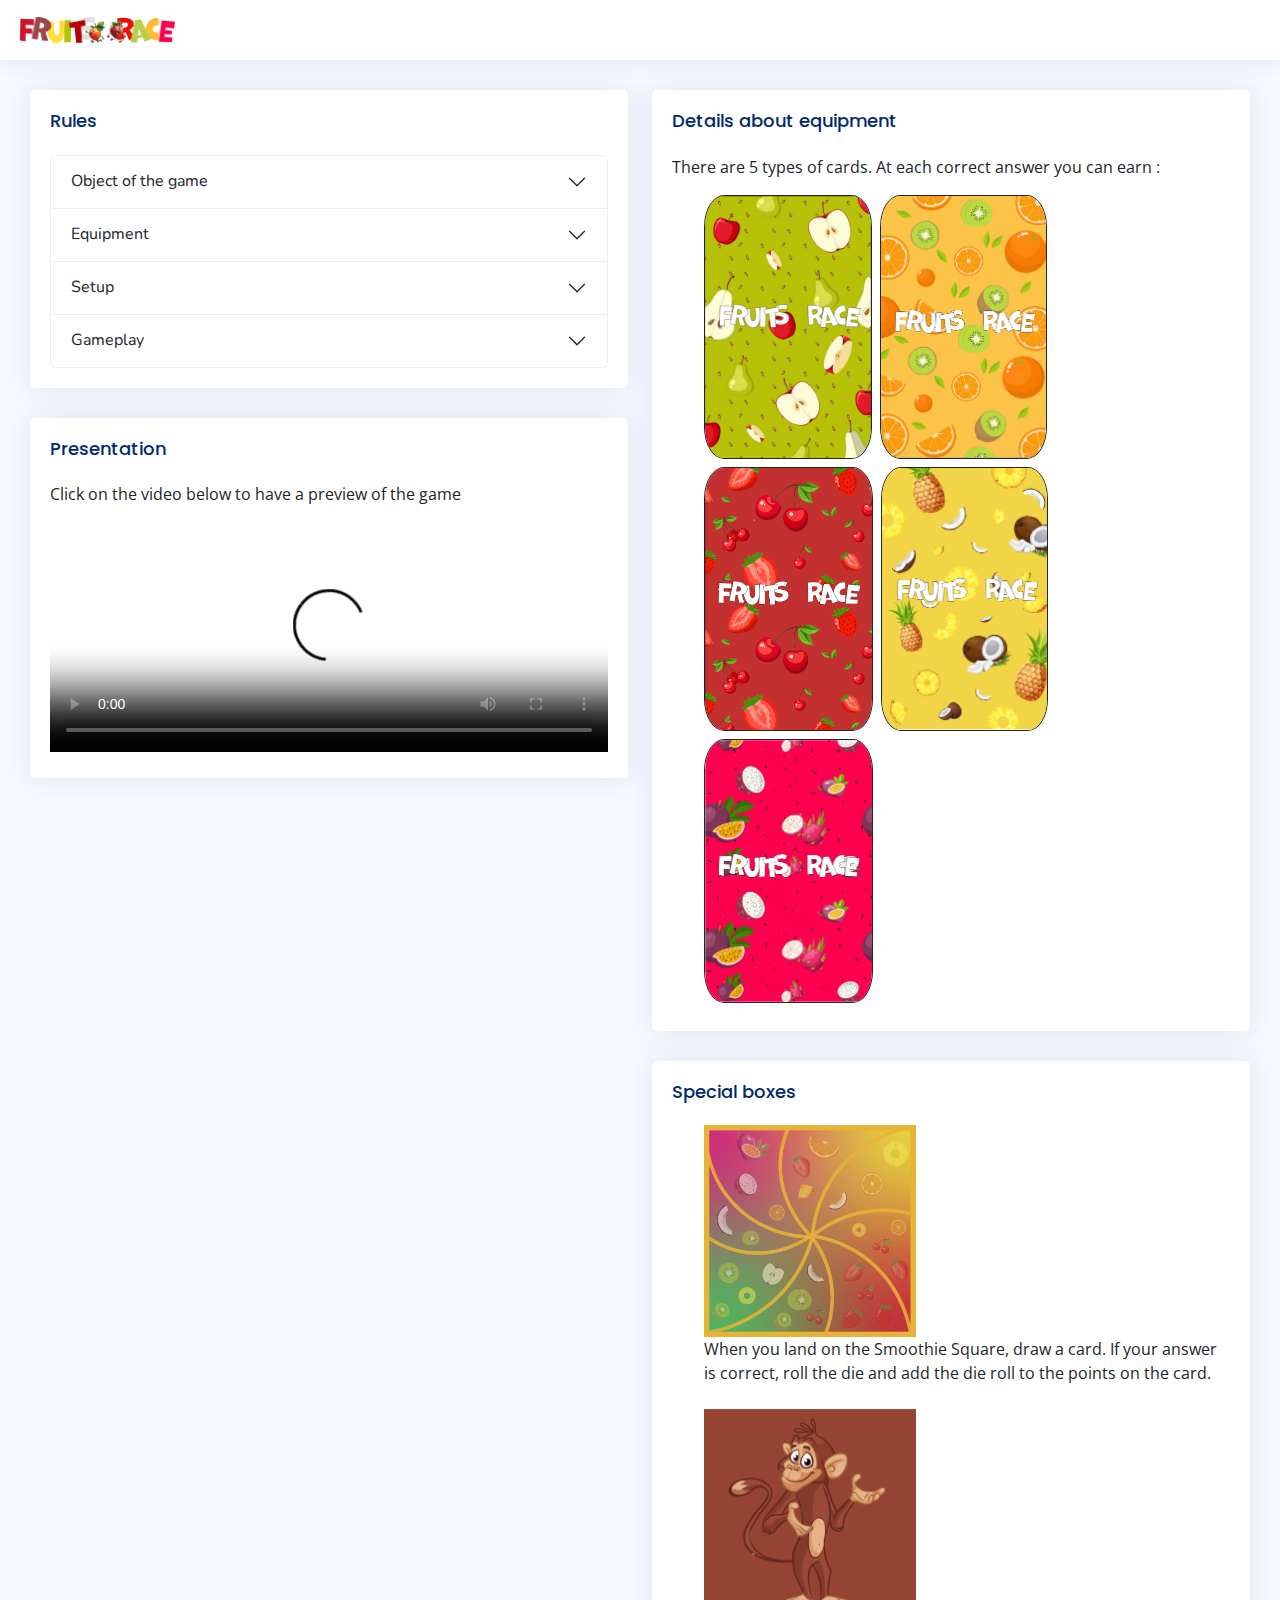
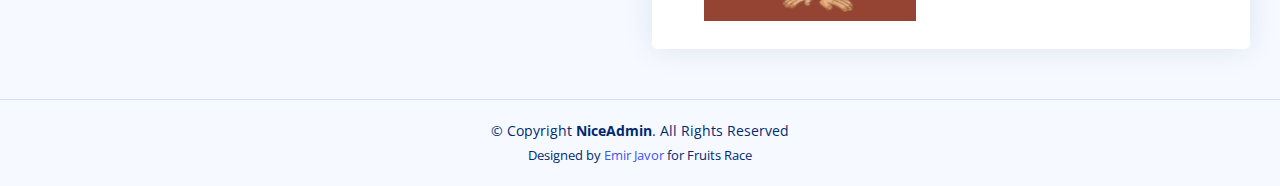
==== index.html @ a2f3c748 "img special, dimension & nom" ====
<!DOCTYPE html>
<html lang="en">

<head>
  <meta charset="utf-8">
  <meta content="width=device-width, initial-scale=1.0" name="viewport">

  <title>Fruits Race</title>
  <meta content="" name="description">
  <meta content="" name="keywords">

  <!-- Favicons -->
  <link href="assets/img/favicon.png" rel="icon">
  <link href="assets/img/apple-touch-icon.png" rel="apple-touch-icon">

  <!-- Google Fonts -->
  <link href="https://fonts.gstatic.com" rel="preconnect">
  <link href="https://fonts.googleapis.com/css?family=Open+Sans:300,300i,400,400i,600,600i,700,700i|Nunito:300,300i,400,400i,600,600i,700,700i|Poppins:300,300i,400,400i,500,500i,600,600i,700,700i" rel="stylesheet">

  <!-- Vendor CSS Files -->
  <link href="assets/vendor/bootstrap/css/bootstrap.min.css" rel="stylesheet">
  <link href="assets/vendor/bootstrap-icons/bootstrap-icons.css" rel="stylesheet">
  <link href="assets/vendor/boxicons/css/boxicons.min.css" rel="stylesheet">
  <link href="assets/vendor/quill/quill.snow.css" rel="stylesheet">
  <link href="assets/vendor/quill/quill.bubble.css" rel="stylesheet">
  <link href="assets/vendor/remixicon/remixicon.css" rel="stylesheet">
  <link href="assets/vendor/simple-datatables/style.css" rel="stylesheet">

  <link href="https://vjs.zencdn.net/8.6.1/video-js.css" rel="stylesheet" />

  <!-- Template Main CSS File -->
  <link href="assets/css/style.css" rel="stylesheet">

  <!-- Add these lines to include Bootstrap CSS and JavaScript -->
  <script src="https://code.jquery.com/jquery-3.6.4.min.js"></script>

<link rel="stylesheet" href="https://stackpath.bootstrapcdn.com/bootstrap/4.3.1/css/bootstrap.min.css" integrity="sha384-ggOyR0iXCbMQv3Xipma34MD+dH/1fQ784/j6cY/iJTQUOhcWr7x9JvoRxT2MZwTl" crossorigin="anonymous">
<script src="https://code.jquery.com/jquery-3.3.1.slim.min.js" integrity="sha384-q8i/X+965DzO0rT7abK41JStQIAqVgRVzpbzo5smXKp4YfRvH+8abtTE1Pi6jizo" crossorigin="anonymous"></script>
<script src="https://cdnjs.cloudflare.com/ajax/libs/popper.js/1.14.7/umd/popper.min.js" integrity="sha384-UO2eT0CpHqdSJQ6hJty5KVphtPhzWj9WO1clHTMGa3JDZwrnQq4sF86dIHNDz0W1" crossorigin="anonymous"></script>
<script src="https://stackpath.bootstrapcdn.com/bootstrap/4.3.1/js/bootstrap.min.js" integrity="sha384-JjSmVgyd0p3pXB1rRibZUAYoIIy6OrQ6VrjIEaFf/nJGzIxFDsf4x0xIM+B07jRM" crossorigin="anonymous"></script>


  <!-- =======================================================
  * Template Name: NiceAdmin
  * Updated: Nov 17 2023 with Bootstrap v5.3.2
  * Template URL: https://bootstrapmade.com/nice-admin-bootstrap-admin-html-template/
  * Author: BootstrapMade.com
  * License: https://bootstrapmade.com/license/
  ======================================================== -->
</head>

<body class="toggle-sidebar">

  <!-- ======= Header ======= -->
  <header id="header" class="header fixed-top d-flex align-items-center">

    <div class="d-flex align-items-center justify-content-between">
      <a href="index.html" class="logo d-flex align-items-center">
        <img src="assets/img/fruitsrace.png" alt="">
        <span class="d-none d-lg-block"></span>
      </a>
    </div><!-- End Logo -->    

  </header><!-- End Header -->

  <!-- ======= Sidebar ======= -->
  

  <main id="main" class="main">

    <div class="pagetitle">
      <h1></h1>
      <!-- <nav>
        <ol class="breadcrumb">
          <li class="breadcrumb-item"><a href="index.html">Home</a></li>
          <li class="breadcrumb-item">Pages</li>
          <li class="breadcrumb-item active">Blank</li>
        </ol>
      </nav> -->
    </div><!-- End Page Title -->



    <section class="section">
      <div class="row">
        <div class="col-lg-6">

          <div class="card">
            <div class="card-body">
              <h5 class="card-title"> Rules </h5>
              <div class="accordion" id="accordionExample">

                <div class="accordion-item">
                  <h2 class="accordion-header" id="headingOne">
                    <button class="accordion-button collapsed" type="button" data-bs-toggle="collapse" data-bs-target="#collapseOne" aria-expanded="false" aria-controls="collapseOne">
                      Object of the game 
                    </button>
                  </h2>
                  <div id="collapseOne" class="accordion-collapse collapse" aria-labelledby="headingOne" data-bs-parent="#accordionExample" style="">
                    <div class="accordion-body">
                      <p>To move along the game board and to answer correctly to questions to earn points. To win, a player needs to reach 150 points.</p>
                    </div>
                  </div>
                </div>

                <div class="accordion-item">
                  <h2 class="accordion-header" id="headingThree">
                    <button class="accordion-button collapsed" type="button" data-bs-toggle="collapse" data-bs-target="#collapseThree" aria-expanded="false" aria-controls="collapseThree">
                      Equipment                   </button>
                  </h2>
                  <div id="collapseThree" class="accordion-collapse collapse" aria-labelledby="headingThree" data-bs-parent="#accordionExample">
                    <div class="accordion-body">
                     <p>FRUITS RACE game board – Fruits questions cards – 1 dice – Points tokens</p> 

                    </div>
                  </div>
                </div><!-- end of accordion   -->

                <div class="accordion-item">
                  <h2 class="accordion-header" id="headingTwo">
                    <button class="accordion-button collapsed" type="button" data-bs-toggle="collapse" data-bs-target="#collapseTwo" aria-expanded="false" aria-controls="collapseTwo">
                      Setup                    </button>
                  </h2>
                  <div id="collapseTwo" class="accordion-collapse collapse" aria-labelledby="headingTwo" data-bs-parent="#accordionExample">
                    <div class="accordion-body">
                      <p>The players select their pawn then they roll the dice. The higher roller goes first. Everybody starts at the same position. </p>
                    </div>
                  </div>
                </div><!-- end of accordion   -->



                <div class="accordion-item">
                  <h2 class="accordion-header" id="headingFour">
                    <button class="accordion-button collapsed" type="button" data-bs-toggle="collapse" data-bs-target="#collapseFour" aria-expanded="false" aria-controls="collapseFour">
                      Gameplay                   </button>
                  </h2>
                  <div id="collapseFour" class="accordion-collapse collapse" aria-labelledby="headingFour" data-bs-parent="#accordionExample">
                    <div class="accordion-body">
                      <p>The first player rolls the dice and moves their pawn forward to the square that corresponds to the number rolled. They then draw a card from the corresponding box and answer the question on the card. If the answer is correct, he earns the points that correspond to the fruit on the card. If the answer is incorrect, he earns no points and the next player can play.  </p>

                    </div>
                  </div>
                </div><!-- end of accordion   --> 

              </div>
            </div>
          </div>


          <div class="card">
            <div class="card-body">
              <h5 class="card-title">Presentation</h5>
              <p>Click on the video below to have a preview of the game</p>
              <video
              id="my-video"
              class="video-js"
              controls
              preload="auto"
              width="640"
              height="264"
              poster="MY_VIDEO_POSTER.jpg"
              data-setup="{}"
            >
              <source src="/assets/video/api.mp4" type="video/mp4" />
            </div>
          </div>

        </div>
        
        <div class="col-lg-6">
          <div class="card">
            <div class="card-body">
                




              <h5 class="card-title">Details about equipment </h5>           
              <p>There are 5 types of cards. At each correct answer you can earn : </p>
              <ul>
                <li>
                  <img src="assets/img/pomme.png" class="div-img" title="+1 points">
                </li>
                <li>
                  <img src="assets/img/orange.png" class="div-img" alt="" title="+3 points">
                </li>
                <li>
                  <img src="assets/img/fraise.png" class="div-img" alt="" title="+4 points">
                </li>
                <li>
                  <img src="assets/img/coco.png" class="div-img" title="+8 points">
                </li>
                <li>
                  <img src="assets/img/dragon.png" class="div-img" title="+10 points">
                </li>
              </ul>
            </div>
          </div>


          <div class="card">
            <div class="card-body">
              <h5 class="card-title">Special boxes </h5>
              <ul>
                <li>
                  <img src="assets/img/smoothie.png" width="212px" height="212px" alt="" title="Special boxes">
                  <p>When you land on the Smoothie Square, draw a card. If your answer is correct, roll the die and add the die roll to the points on the card.</p>
                </li>
                <li>
                  <img src="assets/img/singe.png" width="212px" height="212px" alt="" title="Special boxes">
                </li>
              </ul>
            </div>
          </div>

        </div>

       
      </div>
    </section>

    
  </main><!-- End #main -->
  
 
  <!-- ======= Footer ======= -->
  <footer id="footer" class="footer">
    <div class="copyright">
      &copy; Copyright <strong><span>NiceAdmin</span></strong>. All Rights Reserved
    </div>
    <div class="credits">
      <!-- All the links in the footer should remain intact. -->
      <!-- You can delete the links only if you purchased the pro version. -->
      <!-- Licensing information: https://bootstrapmade.com/license/ -->
      <!-- Purchase the pro version with working PHP/AJAX contact form: https://bootstrapmade.com/nice-admin-bootstrap-admin-html-template/ -->
      Designed by <a href="https://www.linkedin.com/in/emirjavor/">Emir Javor</a> for Fruits Race
    </div>
  </footer><!-- End Footer -->

  <a href="#" class="back-to-top d-flex align-items-center justify-content-center"><i class="bi bi-arrow-up-short"></i></a>

  <!-- Vendor JS Files -->
  <script src="assets/vendor/apexcharts/apexcharts.min.js"></script>
  <script src="assets/vendor/bootstrap/js/bootstrap.bundle.min.js"></script>
  <script src="assets/vendor/chart.js/chart.umd.js"></script>
  <script src="assets/vendor/echarts/echarts.min.js"></script>
  <script src="assets/vendor/quill/quill.min.js"></script>
  <script src="assets/vendor/simple-datatables/simple-datatables.js"></script>
  <script src="assets/vendor/tinymce/tinymce.min.js"></script>
  <script src="assets/vendor/php-email-form/validate.js"></script>

  <!-- Template Main JS File -->
  <script src="assets/js/main.js"></script>
  <script>

  $(document).ready(function() {
    $('.div-img').hover(
      function() {
        var altText = $(this).attr('alt');
        $(this).attr('title', altText);
      },
      function() {
        // Reset title attribute when not hovering
        $(this).attr('title', '');
      }
    );
  });

function generateRandomArray() {
  // Initialize array with values from 1 to 13
  let originalArray = Array.from({ length: 13 }, (_, index) => index + 1);

  // Initialize result array with length 39, filled with null
  let resultArray = Array(39).fill(null);

  // Fisher-Yates shuffle algorithm for the original array
  for (let i = originalArray.length - 1; i > 0; i--) {
    const j = Math.floor(Math.random() * (i + 1));
    [originalArray[i], originalArray[j]] = [originalArray[j], originalArray[i]];
  }

  // Place shuffled values randomly in the result array
  for (let i = 0; i < resultArray.length; i++) {
    resultArray[i] = originalArray[i % originalArray.length];
  }

  return resultArray;
}

// Example usage
const randomArray = generateRandomArray();
console.log(randomArray);

</script>

</body>

</html>
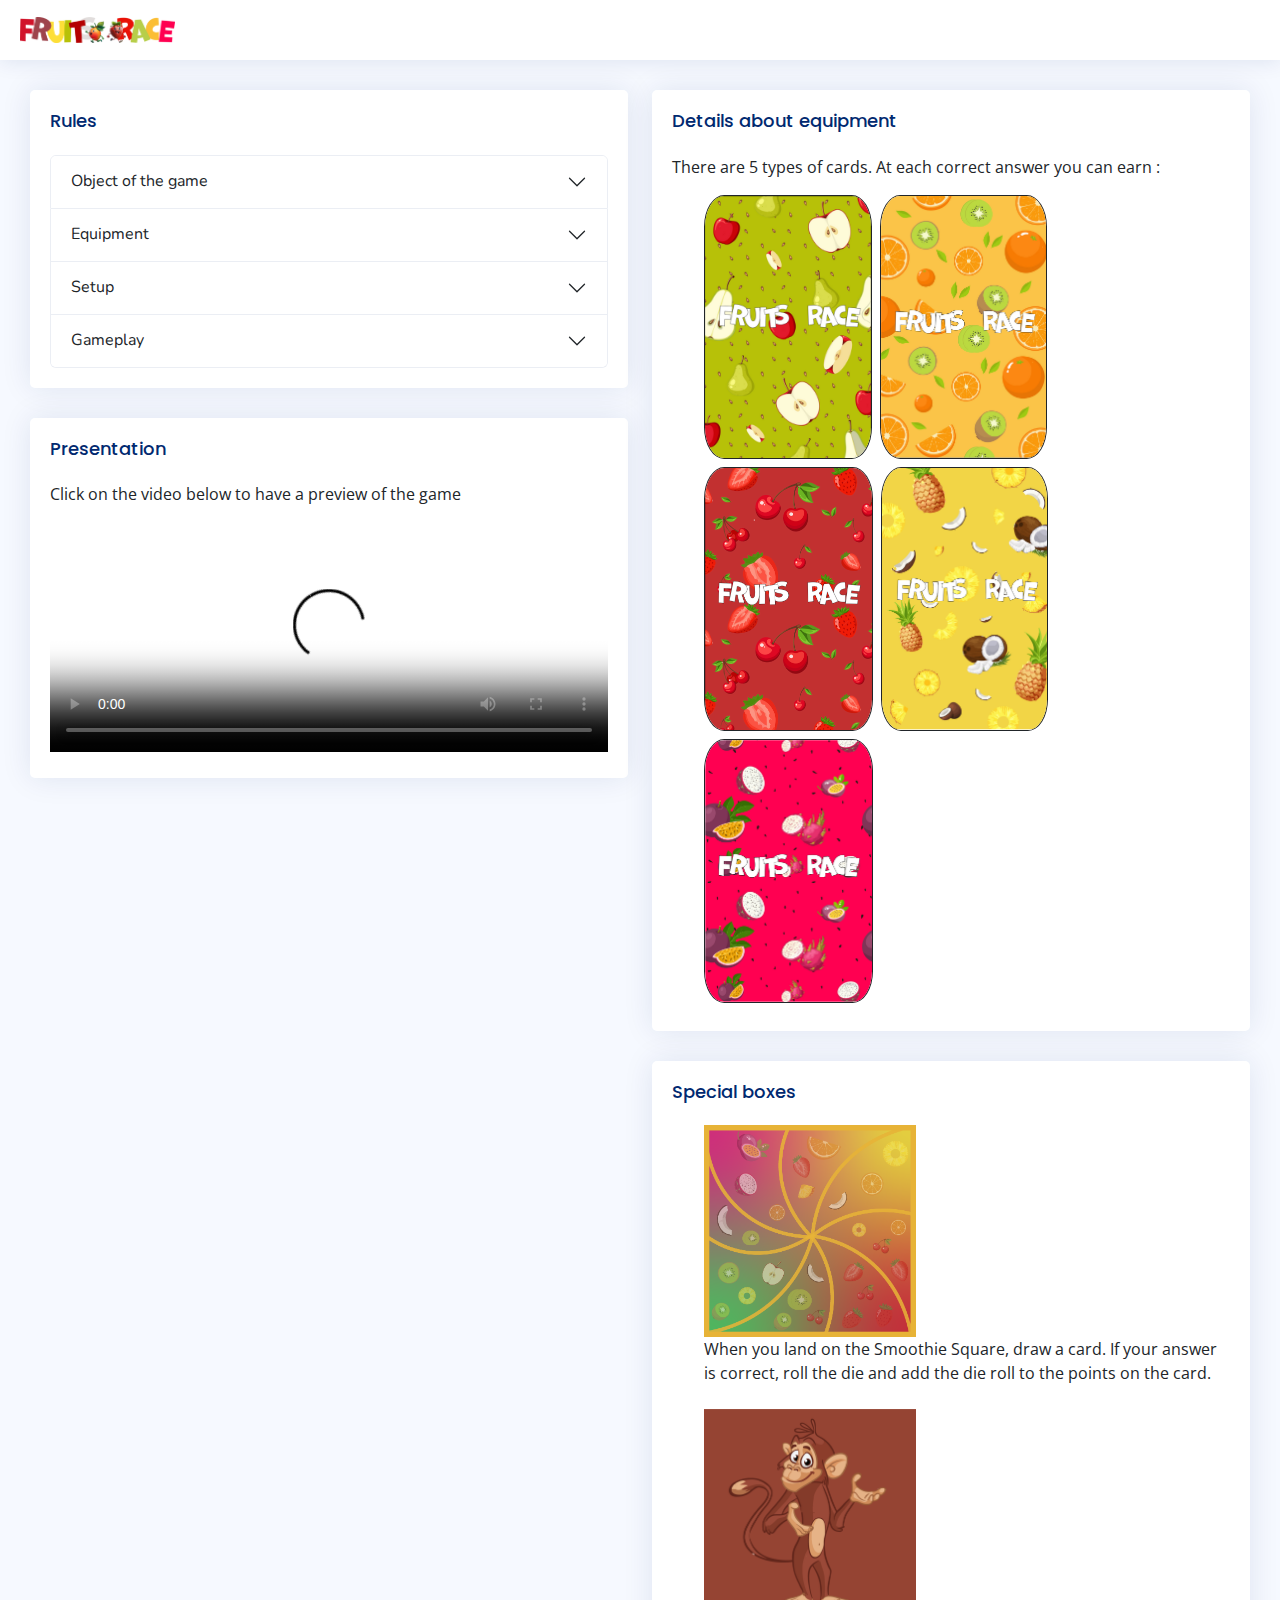
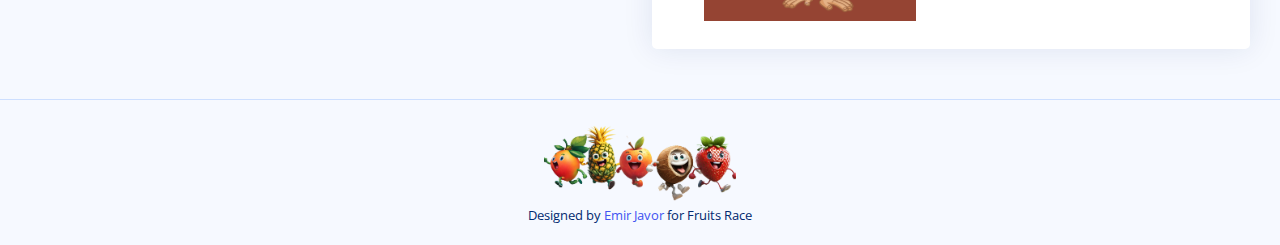
==== commit 4e3eaa54: "bannière footer" ====
--- a/index.html
+++ b/index.html
@@ -227,8 +227,9 @@
   <!-- ======= Footer ======= -->
   <footer id="footer" class="footer">
     <div class="copyright">
-      &copy; Copyright <strong><span>NiceAdmin</span></strong>. All Rights Reserved
+      <img src="./assets/img/banniere.png" class="credits" height="15%" width="15%">
     </div>
+    
     <div class="credits">
       <!-- All the links in the footer should remain intact. -->
       <!-- You can delete the links only if you purchased the pro version. -->
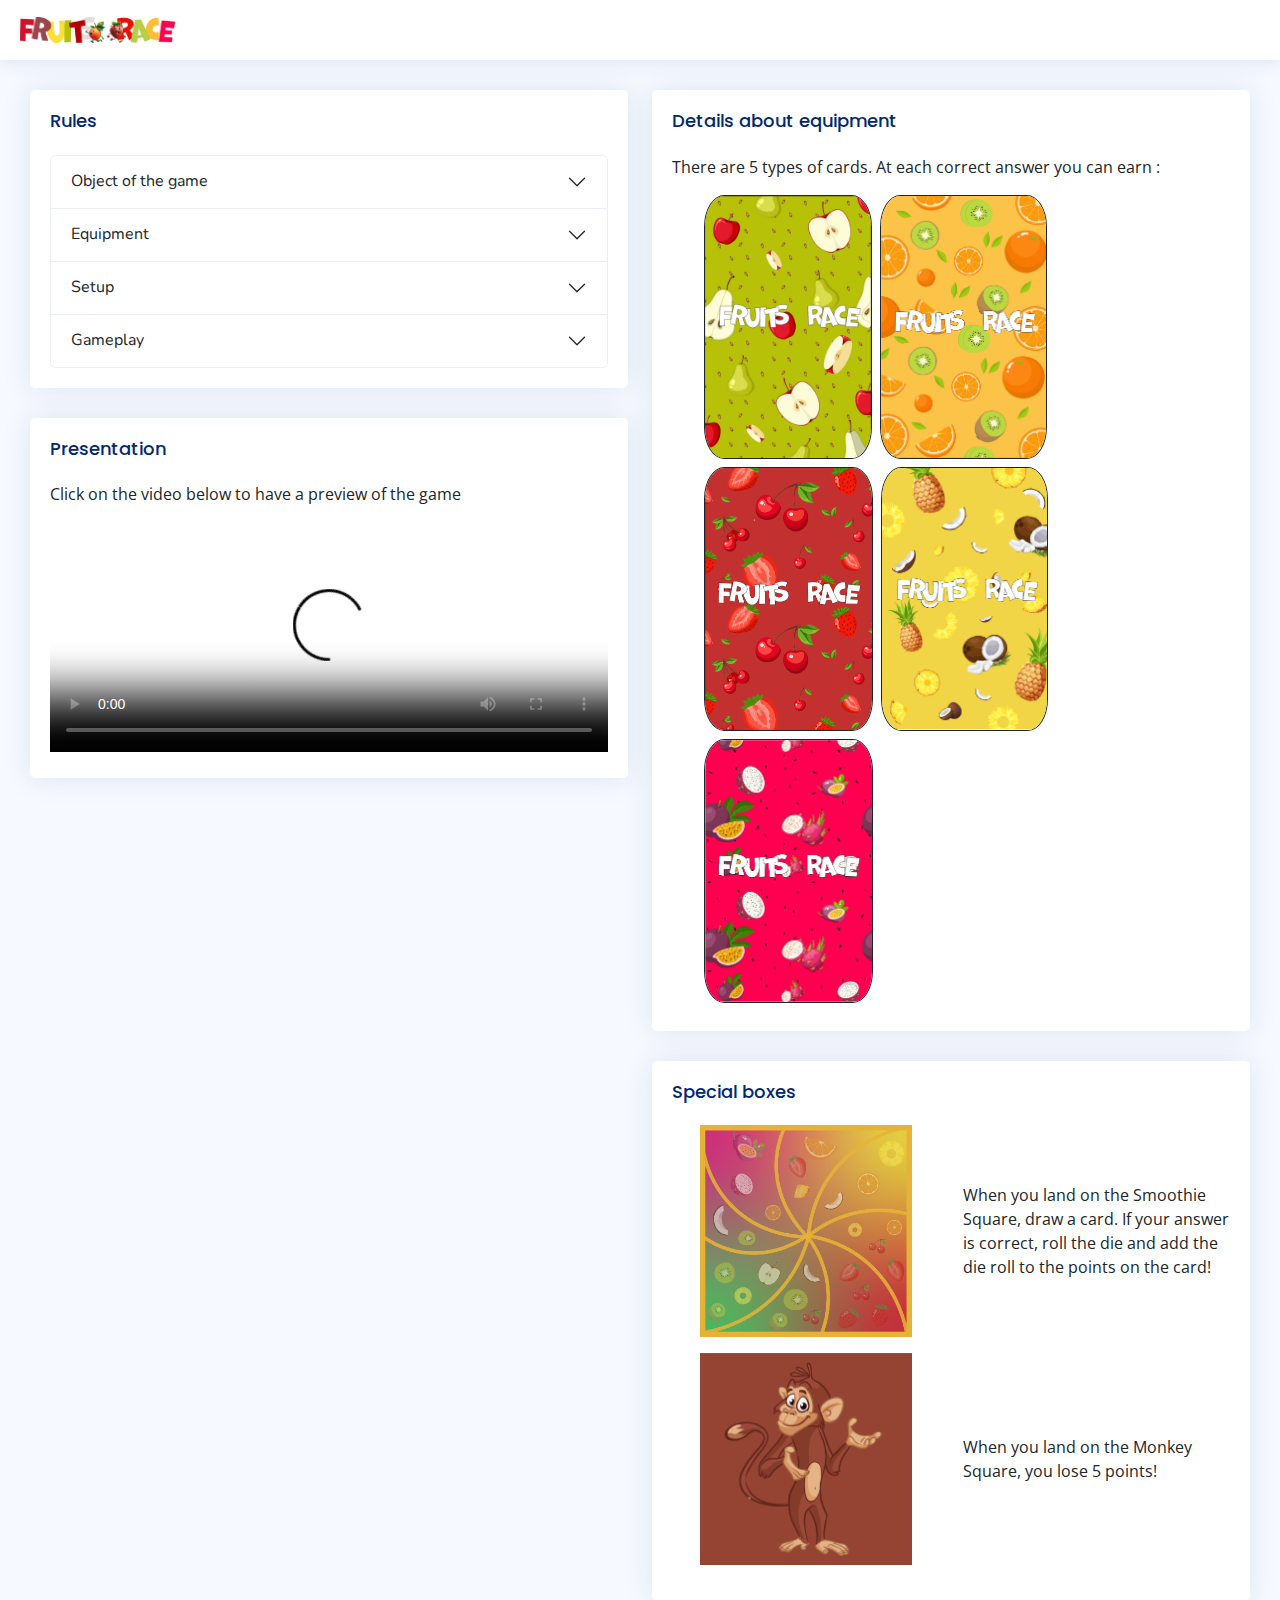
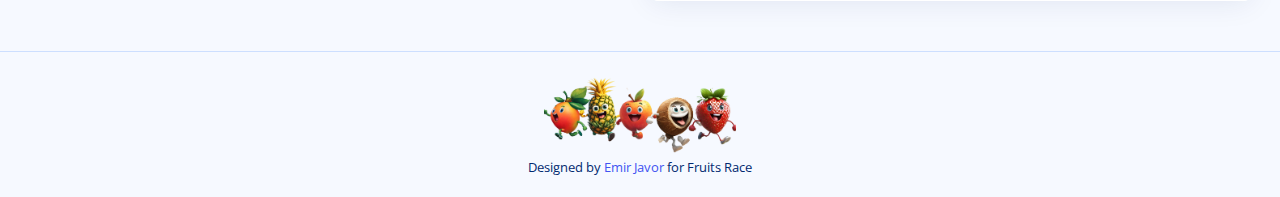
==== commit 3168516e: "styling special square" ====
--- a/index.html
+++ b/index.html
@@ -171,11 +171,6 @@
         <div class="col-lg-6">
           <div class="card">
             <div class="card-body">
-                
-
-
-
-
               <h5 class="card-title">Details about equipment </h5>           
               <p>There are 5 types of cards. At each correct answer you can earn : </p>
               <ul>
@@ -201,18 +196,29 @@
 
           <div class="card">
             <div class="card-body">
-              <h5 class="card-title">Special boxes </h5>
-              <ul>
-                <li>
+              <h5 class="card-title">Special boxes</h5>
+              <div class="row align-items-center">
+                <div class="col-md-6 text-center mb-3">
                   <img src="assets/img/smoothie.png" width="212px" height="212px" alt="" title="Special boxes">
-                  <p>When you land on the Smoothie Square, draw a card. If your answer is correct, roll the die and add the die roll to the points on the card.</p>
-                </li>
-                <li>
+                </div>
+                <div class="col-md-6">
+                  <p>When you land on the Smoothie Square, draw a card. If your answer is correct, roll the die and add the die roll to the points on the card!</p>
+                </div>
+              </div>
+              <div class="row align-items-center">
+                <div class="col-md-6 text-center mb-3">
                   <img src="assets/img/singe.png" width="212px" height="212px" alt="" title="Special boxes">
-                </li>
-              </ul>
+                </div>
+                <div class="col-md-6">
+                  <p>When you land on the Monkey Square, you lose 5 points!</p>
+                </div>
+              </div>
             </div>
           </div>
+          
+          
+          
+          
 
         </div>
 
--- a/assets/css/style.css
+++ b/assets/css/style.css
@@ -1259,6 +1259,9 @@
   height: auto;
 }
 
+.align-center {
+  text-align: center;
+}
 
 
 .img-hover img {
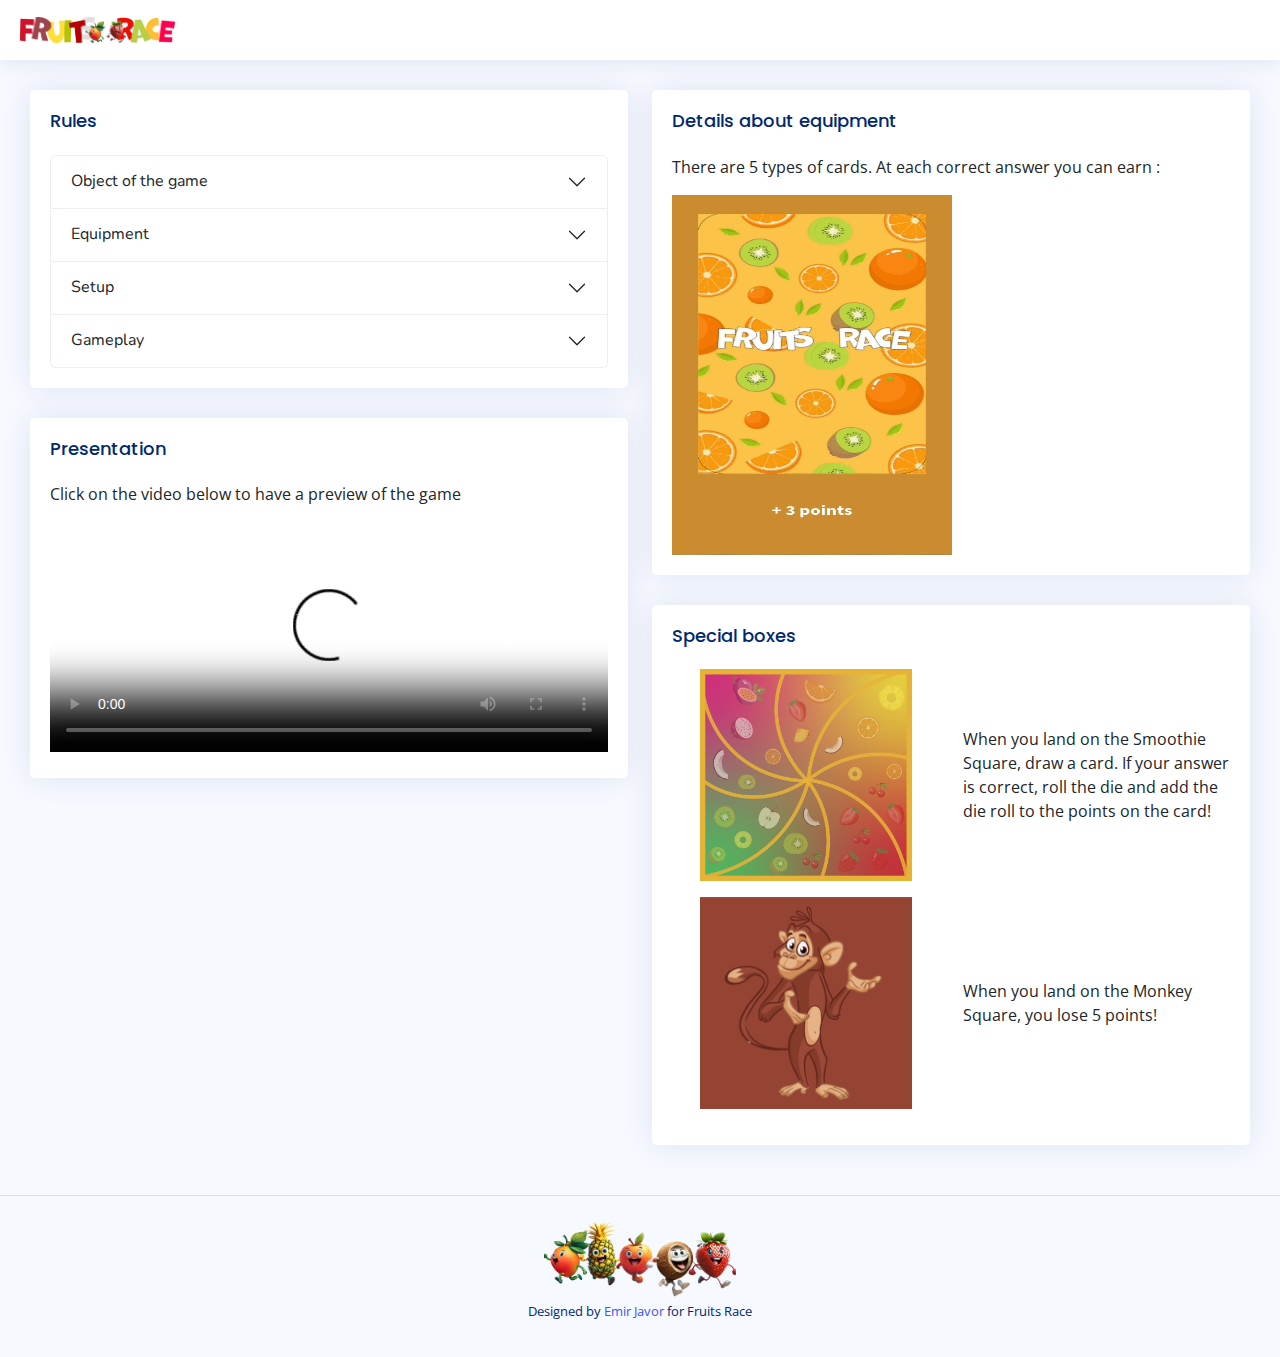
==== commit 11366266: "gif almost ok" ====
--- a/index.html
+++ b/index.html
@@ -165,12 +165,20 @@
               <source src="/assets/video/api.mp4" type="video/mp4" />
             </div>
           </div>
+          
 
         </div>
         
         <div class="col-lg-6">
           <div class="card">
             <div class="card-body">
+              <h5 class="card-title">Details about equipment</h5>
+              <p>There are 5 types of cards. At each correct answer you can earn : </p>
+              <img src="/assets/img/carte.gif" alt="Game Preview" width="280" height="360">
+            </div>
+          </div>
+          <!-- <div class="card">
+            <div class="card-body">
               <h5 class="card-title">Details about equipment </h5>           
               <p>There are 5 types of cards. At each correct answer you can earn : </p>
               <ul>
@@ -191,7 +199,7 @@
                 </li>
               </ul>
             </div>
-          </div>
+          </div> -->
 
 
           <div class="card">
@@ -241,7 +249,8 @@
       <!-- You can delete the links only if you purchased the pro version. -->
       <!-- Licensing information: https://bootstrapmade.com/license/ -->
       <!-- Purchase the pro version with working PHP/AJAX contact form: https://bootstrapmade.com/nice-admin-bootstrap-admin-html-template/ -->
-      Designed by <a href="https://www.linkedin.com/in/emirjavor/">Emir Javor</a> for Fruits Race
+      <p>Designed by <a href="https://www.linkedin.com/in/emirjavor/">Emir Javor</a> for Fruits Race</p>
+      
     </div>
   </footer><!-- End Footer -->
 
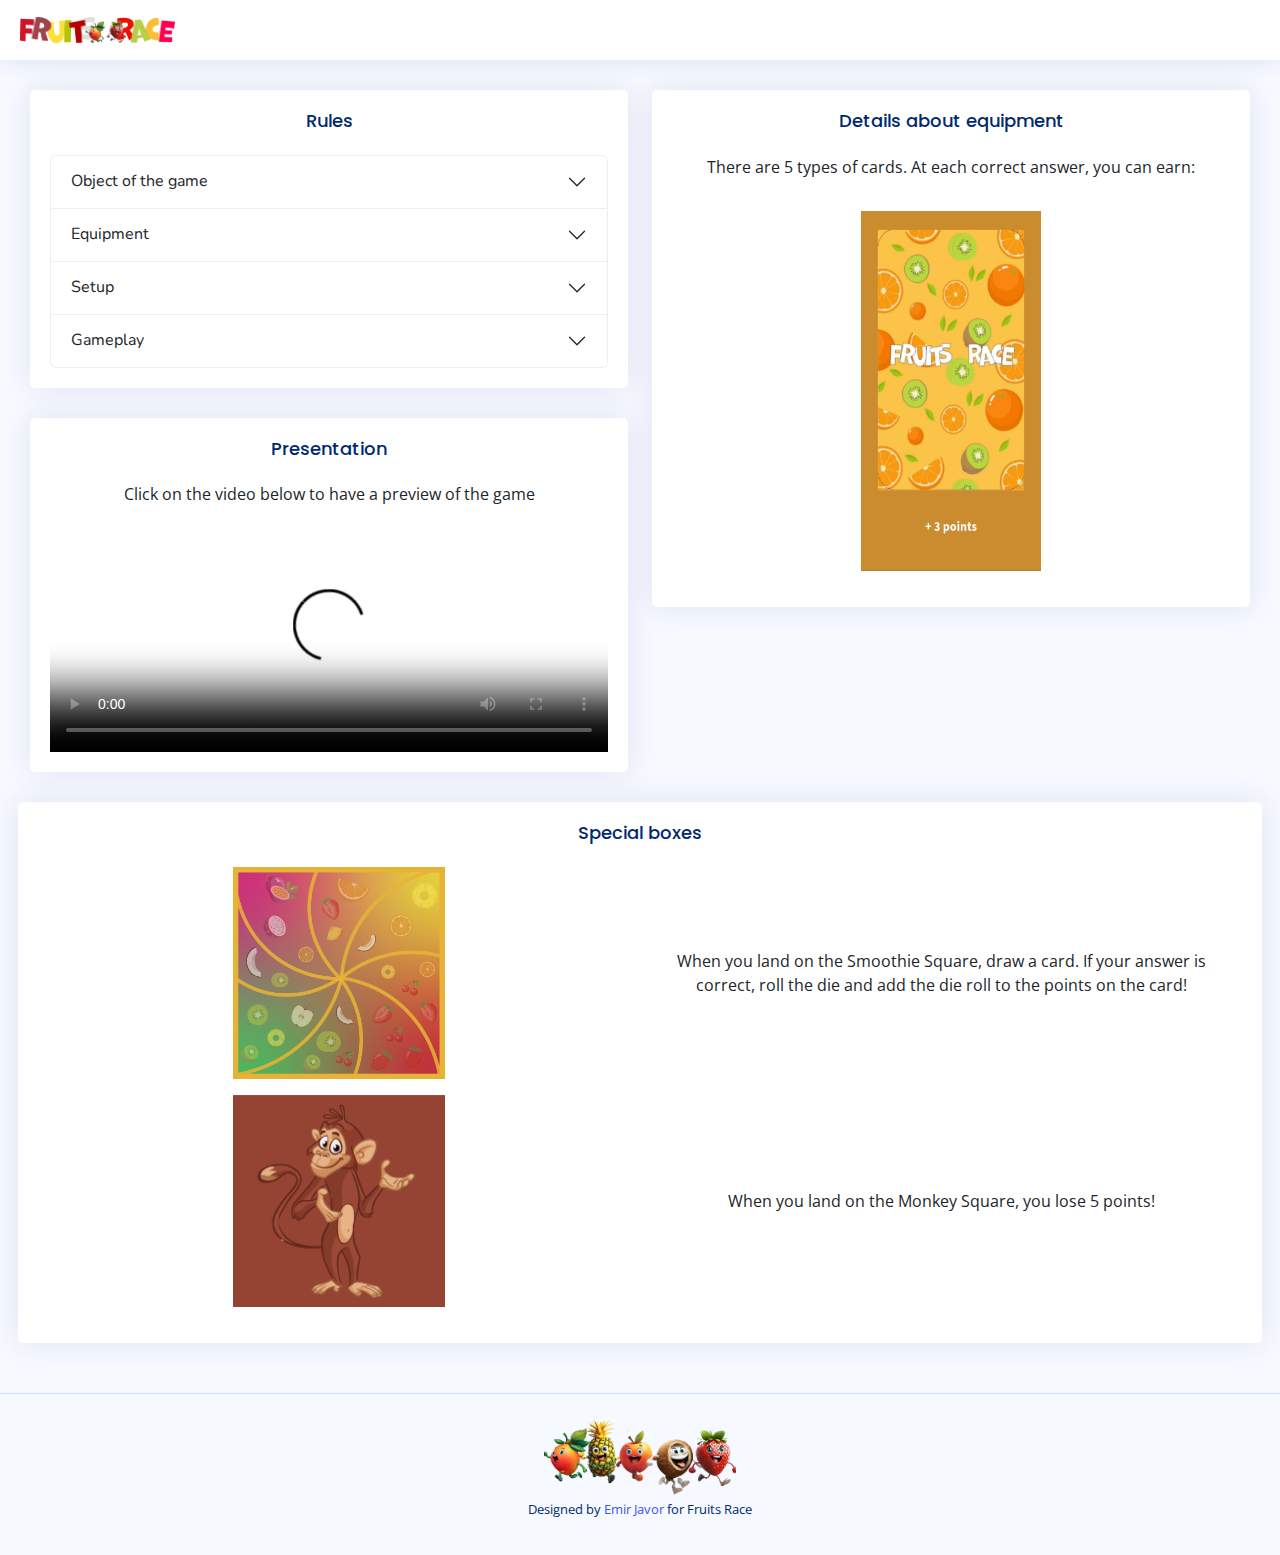
==== commit 6d47e7e5: "styling titles" ====
--- a/index.html
+++ b/index.html
@@ -87,7 +87,7 @@
 
           <div class="card">
             <div class="card-body">
-              <h5 class="card-title"> Rules </h5>
+              <h5 class="card-title d-flex flex-column align-items-center"> Rules </h5>
               <div class="accordion" id="accordionExample">
 
                 <div class="accordion-item">
@@ -98,7 +98,7 @@
                   </h2>
                   <div id="collapseOne" class="accordion-collapse collapse" aria-labelledby="headingOne" data-bs-parent="#accordionExample" style="">
                     <div class="accordion-body">
-                      <p>To move along the game board and to answer correctly to questions to earn points. To win, a player needs to reach 150 points.</p>
+                      <p class="text-center">To move along the game board and to answer correctly to questions to earn points. To win, a player needs to reach 150 points.</p>
                     </div>
                   </div>
                 </div>
@@ -110,7 +110,7 @@
                   </h2>
                   <div id="collapseThree" class="accordion-collapse collapse" aria-labelledby="headingThree" data-bs-parent="#accordionExample">
                     <div class="accordion-body">
-                     <p>FRUITS RACE game board – Fruits questions cards – 1 dice – Points tokens</p> 
+                     <p class="text-center">FRUITS RACE game board – Fruits questions cards – 1 die – Points tokens</p> 
 
                     </div>
                   </div>
@@ -123,7 +123,7 @@
                   </h2>
                   <div id="collapseTwo" class="accordion-collapse collapse" aria-labelledby="headingTwo" data-bs-parent="#accordionExample">
                     <div class="accordion-body">
-                      <p>The players select their pawn then they roll the dice. The higher roller goes first. Everybody starts at the same position. </p>
+                      <p class="text-center">The players select their pawn then they roll the die. The higher roller goes first. Everybody starts at the same position. </p>
                     </div>
                   </div>
                 </div><!-- end of accordion   -->
@@ -137,7 +137,7 @@
                   </h2>
                   <div id="collapseFour" class="accordion-collapse collapse" aria-labelledby="headingFour" data-bs-parent="#accordionExample">
                     <div class="accordion-body">
-                      <p>The first player rolls the dice and moves their pawn forward to the square that corresponds to the number rolled. They then draw a card from the corresponding box and answer the question on the card. If the answer is correct, he earns the points that correspond to the fruit on the card. If the answer is incorrect, he earns no points and the next player can play.  </p>
+                      <p class="text-center">The first player rolls the die and moves their pawn forward to the square that corresponds to the number rolled. They then draw a card from the corresponding box and answer the question on the card. If the answer is correct, he earns the points that correspond to the fruit on the card. If the answer is incorrect, he earns no points and the next player can play.  </p>
 
                     </div>
                   </div>
@@ -149,9 +149,9 @@
 
 
           <div class="card">
-            <div class="card-body">
-              <h5 class="card-title">Presentation</h5>
-              <p>Click on the video below to have a preview of the game</p>
+            <div class="card-body d-flex flex-column align-items-center">
+              <h5 class="card-title d-flex flex-column align-items-center">Presentation</h5>
+              <p class="text-center">Click on the video below to have a preview of the game</p>
               <video
               id="my-video"
               class="video-js"
@@ -171,12 +171,14 @@
         
         <div class="col-lg-6">
           <div class="card">
-            <div class="card-body">
+            <div class="card-body d-flex flex-column align-items-center">
               <h5 class="card-title">Details about equipment</h5>
-              <p>There are 5 types of cards. At each correct answer you can earn : </p>
-              <img src="/assets/img/carte.gif" alt="Game Preview" width="280" height="360">
+              <p class="text-center">There are 5 types of cards. At each correct answer, you can earn:</p>
+              <img src="/assets/img/carte.gif" alt="Game Preview" width="180" height="360" class="mt-3 mb-3">
             </div>
           </div>
+        </div>
+        
           <!-- <div class="card">
             <div class="card-body">
               <h5 class="card-title">Details about equipment </h5>           
@@ -203,14 +205,14 @@
 
 
           <div class="card">
-            <div class="card-body">
-              <h5 class="card-title">Special boxes</h5>
+            <div class="card-body ">
+              <h5 class="card-title d-flex flex-column align-items-center">Special boxes</h5>
               <div class="row align-items-center">
                 <div class="col-md-6 text-center mb-3">
                   <img src="assets/img/smoothie.png" width="212px" height="212px" alt="" title="Special boxes">
                 </div>
                 <div class="col-md-6">
-                  <p>When you land on the Smoothie Square, draw a card. If your answer is correct, roll the die and add the die roll to the points on the card!</p>
+                  <p class="text-center">When you land on the Smoothie Square, draw a card. If your answer is correct, roll the die and add the die roll to the points on the card!</p>
                 </div>
               </div>
               <div class="row align-items-center">
@@ -218,7 +220,7 @@
                   <img src="assets/img/singe.png" width="212px" height="212px" alt="" title="Special boxes">
                 </div>
                 <div class="col-md-6">
-                  <p>When you land on the Monkey Square, you lose 5 points!</p>
+                  <p class="text-center">When you land on the Monkey Square, you lose 5 points!</p>
                 </div>
               </div>
             </div>
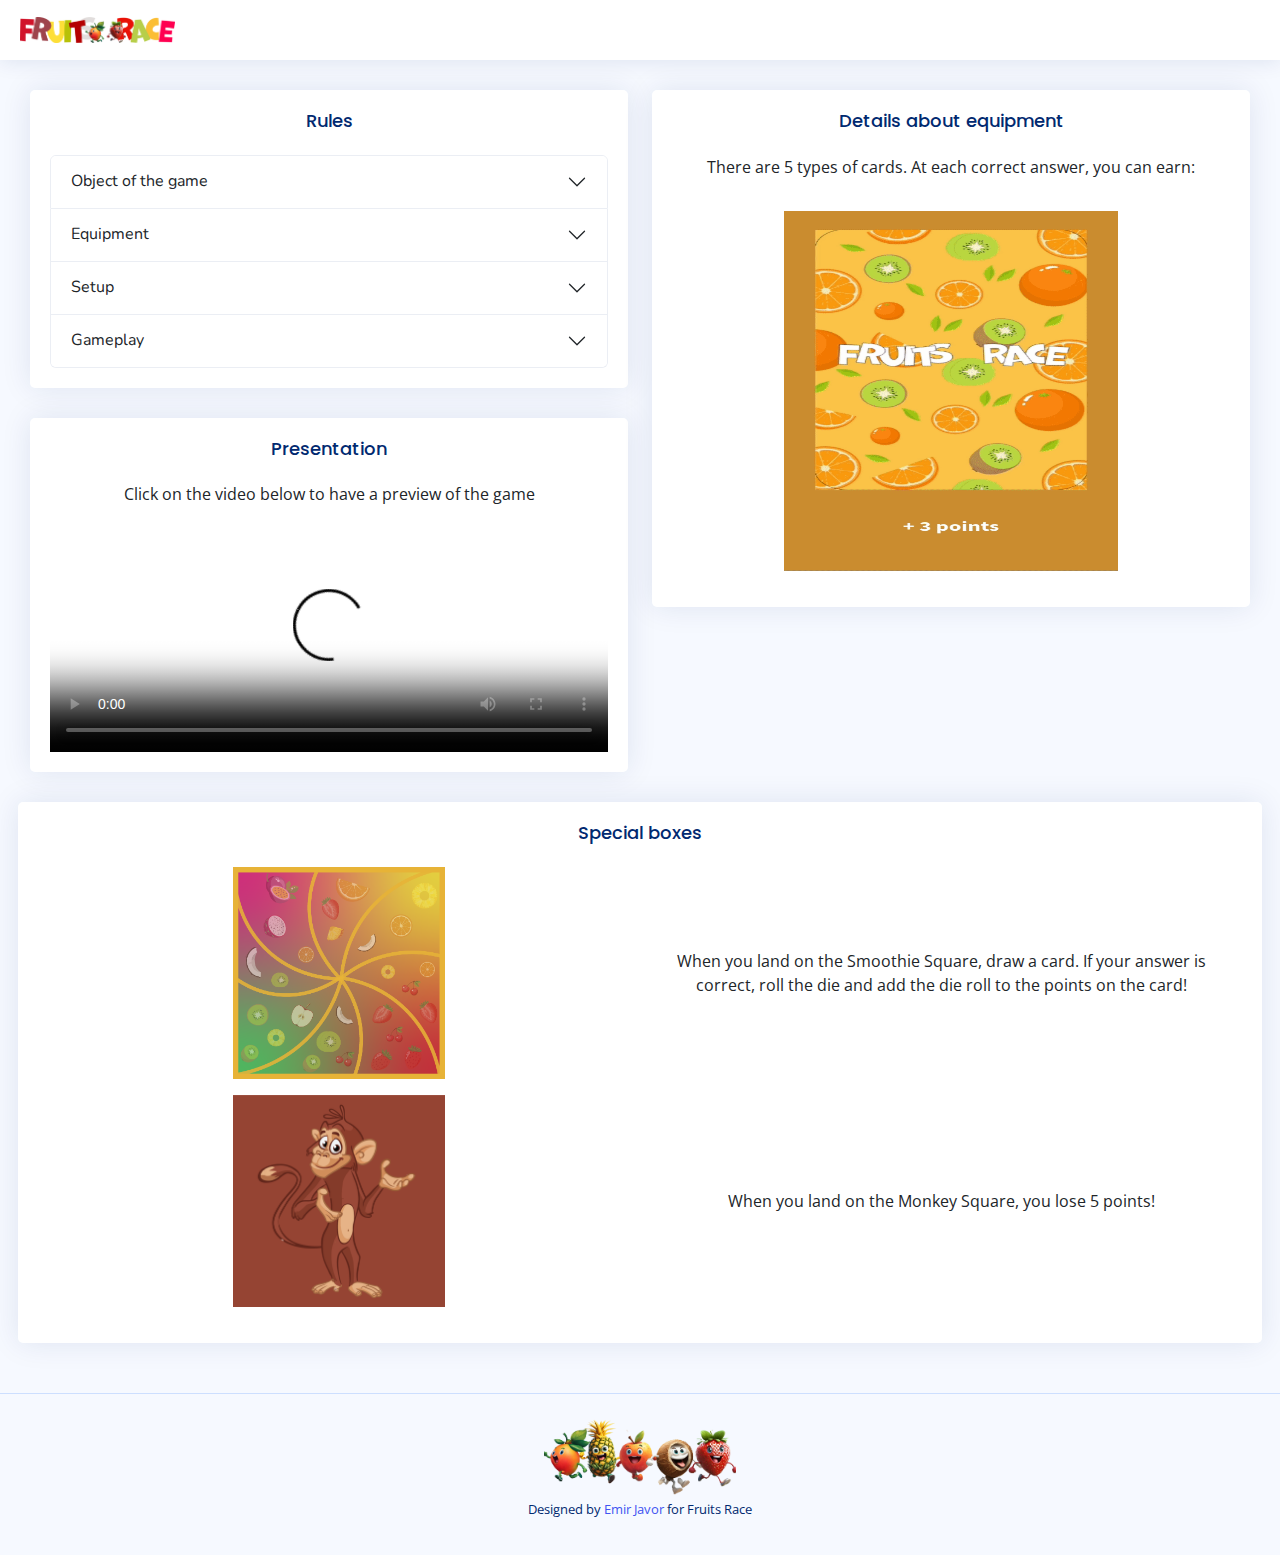
==== commit 80944ca8: "dimension gif" ====
--- a/index.html
+++ b/index.html
@@ -174,7 +174,7 @@
             <div class="card-body d-flex flex-column align-items-center">
               <h5 class="card-title">Details about equipment</h5>
               <p class="text-center">There are 5 types of cards. At each correct answer, you can earn:</p>
-              <img src="/assets/img/carte.gif" alt="Game Preview" width="180" height="360" class="mt-3 mb-3">
+              <img src="/assets/img/carte.gif" alt="Game Preview" width="60%" height="360" class="mt-3 mb-3">
             </div>
           </div>
         </div>
